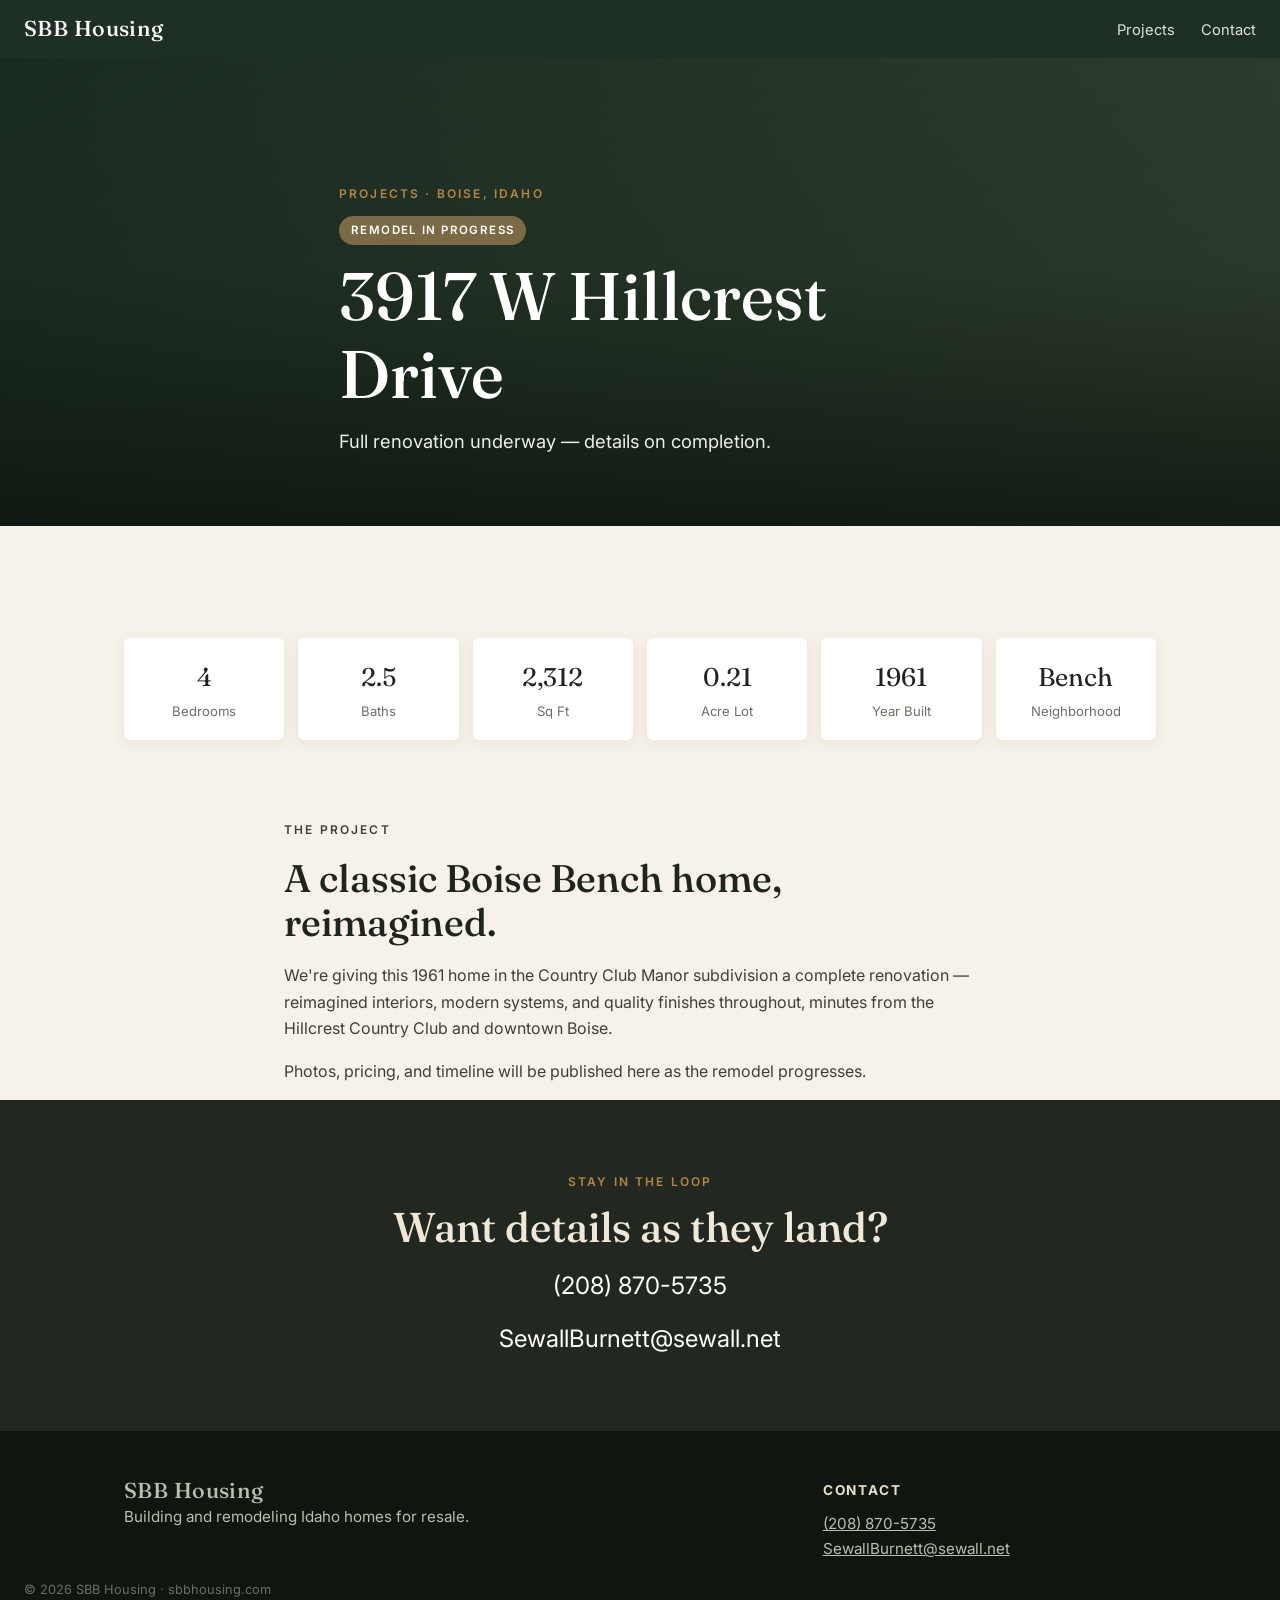
==== projects/3917-hillcrest.html @ 95910b62 "Launch SBB Housing site" ====
<!DOCTYPE html>
<html lang="en">
<head>
<meta charset="UTF-8">
<meta name="viewport" content="width=device-width, initial-scale=1.0">
<title>3917 W Hillcrest Drive, Boise, ID &middot; SBB Housing</title>
<meta name="description" content="Full home remodel in progress in Boise, Idaho. 4 bed, 2.5 bath, 2,312 sq ft. Details on completion.">
<link rel="preconnect" href="https://fonts.googleapis.com">
<link rel="preconnect" href="https://fonts.gstatic.com" crossorigin>
<link href="https://fonts.googleapis.com/css2?family=Fraunces:opsz,wght@9..144,400;9..144,500;9..144,600&family=Inter:wght@400;500;600&display=swap" rel="stylesheet">
<link rel="stylesheet" href="../style.css">
</head>
<body>
<header class="nav">
  <a class="brand" href="../index.html">SBB&nbsp;Housing</a>
  <nav>
    <a href="../index.html#projects">Projects</a>
    <a href="../index.html#contact">Contact</a>
  </nav>
</header>

<section class="hero hero-page hero-soon">
  <div class="hero-shade"></div>
  <div class="wrap hero-copy">
    <p class="kicker"><a href="../index.html">Projects</a> &middot; Boise, Idaho</p>
    <span class="badge badge-soon">Remodel in progress</span>
    <h1>3917 W Hillcrest Drive</h1>
    <p class="lede">Full renovation underway &mdash; details on completion.</p>
  </div>
</section>

<section class="wrap">
  <div class="spec-grid">
    <div><span>4</span>Bedrooms</div>
    <div><span>2.5</span>Baths</div>
    <div><span>2,312</span>Sq Ft</div>
    <div><span>0.21</span>Acre Lot</div>
    <div><span>1961</span>Year Built</div>
    <div><span>Bench</span>Neighborhood</div>
  </div>
</section>

<section class="wrap prose">
  <p class="kicker">The project</p>
  <h2>A classic Boise Bench home, reimagined.</h2>
  <p>We're giving this 1961 home in the Country Club Manor subdivision a complete renovation &mdash; reimagined interiors, modern systems, and quality finishes throughout, minutes from the Hillcrest Country Club and downtown Boise.</p>
  <p>Photos, pricing, and timeline will be published here as the remodel progresses.</p>
</section>

<section class="contact">
  <div class="wrap">
    <p class="kicker">Stay in the loop</p>
    <h2>Want details as they land?</h2>
    <p class="contact-big"><a href="tel:+12088705735">(208) 870-5735</a></p>
    <p class="contact-big"><a href="mailto:SewallBurnett@sewall.net">SewallBurnett@sewall.net</a></p>
  </div>
</section>

<footer>
  <div class="wrap foot-grid">
    <div>
      <div class="brand">SBB&nbsp;Housing</div>
      <p>Building and remodeling Idaho homes for resale.</p>
    </div>
    <div>
      <h4>Contact</h4>
      <p><a href="tel:+12088705735">(208) 870-5735</a><br>
      <a href="mailto:SewallBurnett@sewall.net">SewallBurnett@sewall.net</a></p>
    </div>
  </div>
  <div class="wrap fine">&copy; 2026 SBB Housing &middot; sbbhousing.com</div>
</footer>
</body>
</html>
---- style.css ----
:root{
  --pine:#15271e; --char:#22281f; --cream:#f7f2e9; --sand:#ece2cf;
  --brass:#b3873f; --ink:#20241e; --muted:#6b6f63;
}
*{margin:0;padding:0;box-sizing:border-box}
html{scroll-behavior:smooth}
body{font-family:'Inter',system-ui,-apple-system,sans-serif;color:var(--ink);background:var(--cream);line-height:1.65}
h1,h2,h3,.brand{font-family:'Fraunces',Georgia,serif;font-weight:500;line-height:1.15}
.wrap{max-width:1080px;margin:0 auto;padding:0 24px}
a{color:inherit}
.kicker{text-transform:uppercase;letter-spacing:.18em;font-size:.75rem;font-weight:600;color:var(--brass);margin-bottom:12px}
.kicker a{text-decoration:none}
.nav{position:sticky;top:0;z-index:50;display:flex;justify-content:space-between;align-items:center;
  padding:16px 24px;background:rgba(21,39,30,.96);color:#fff;backdrop-filter:blur(6px)}
.brand{font-size:1.35rem;text-decoration:none;letter-spacing:.02em}
.nav nav a{margin-left:22px;text-decoration:none;font-size:.92rem;opacity:.85}
.nav nav a:hover{opacity:1;color:var(--sand)}
.hero{position:relative;min-height:78vh;display:flex;align-items:flex-end;background-size:cover;background-position:center;color:#fff}
.hero-page{min-height:52vh}
.hero-soon{background:linear-gradient(135deg,#1c2f24,#3a4a35)}
.hero-shade{position:absolute;inset:0;background:linear-gradient(to top,rgba(10,18,13,.82) 0%,rgba(10,18,13,.25) 55%,rgba(10,18,13,.15) 100%)}
.hero-copy{position:relative;padding:90px 24px 70px}
.hero-copy h1{font-size:clamp(2.4rem,6vw,4.2rem);max-width:14ch;margin-bottom:14px}
.lede{font-size:1.15rem;max-width:52ch;opacity:.92}
.price-big{font-family:'Fraunces',Georgia,serif;font-size:2rem;margin-top:18px;color:var(--sand)}
.btn{display:inline-block;margin-top:26px;padding:14px 30px;background:var(--brass);color:#fff;text-decoration:none;
  font-weight:600;border-radius:3px;letter-spacing:.02em}
.btn:hover{background:#9c7434}
.strip{background:var(--pine);color:#e9e2d2}
.strip-grid{display:grid;grid-template-columns:repeat(3,1fr);gap:32px;padding:56px 24px}
.strip h3{font-size:1.25rem;margin-bottom:8px;color:#fff}
.strip p{font-size:.95rem;opacity:.8}
section.wrap{padding-top:72px}
section.wrap h2{font-size:clamp(1.7rem,3.5vw,2.4rem);margin-bottom:18px}
.prose{max-width:760px}
.prose p{margin-bottom:16px;color:#3c4036}
.cards{display:grid;grid-template-columns:repeat(2,1fr);gap:28px;margin-top:28px;padding-bottom:80px}
.card{display:block;background:#fff;border-radius:6px;overflow:hidden;text-decoration:none;
  box-shadow:0 6px 28px rgba(20,30,20,.10);transition:transform .2s}
.card:hover{transform:translateY(-4px)}
.card-img{height:260px;background-size:cover;background-position:center}
.card-img-soon{display:flex;align-items:center;justify-content:center;background:linear-gradient(135deg,#22352a,#43563f);color:#cfd6c4;font-style:italic}
.card-body{padding:26px}
.badge{display:inline-block;background:var(--pine);color:#fff;font-size:.72rem;font-weight:600;letter-spacing:.12em;
  text-transform:uppercase;padding:5px 12px;border-radius:20px;margin-bottom:12px}
.badge-soon{background:#7a6a45}
.card-body h3{font-size:1.5rem;margin-bottom:2px}
.loc{color:var(--muted);font-size:.95rem}
.stats{margin-top:10px;font-size:.95rem}
.price{margin-top:6px;font-weight:600;color:var(--brass)}
.spec-grid{display:grid;grid-template-columns:repeat(6,1fr);gap:14px;margin:40px 0 8px}
.spec-grid div{background:#fff;border-radius:6px;padding:18px 10px;text-align:center;font-size:.82rem;color:var(--muted);
  box-shadow:0 3px 14px rgba(20,30,20,.07)}
.spec-grid span{display:block;font-family:'Fraunces',Georgia,serif;font-size:1.6rem;color:var(--ink);margin-bottom:2px}
.gallery{display:grid;grid-template-columns:1fr 1fr;gap:16px;margin:36px 0 8px}
.gallery img{width:100%;height:340px;object-fit:cover;border-radius:6px;display:block}
.fine{font-size:.8rem;color:var(--muted);margin:10px 0 40px}
.two-col{display:grid;grid-template-columns:1fr 1fr;gap:8px 40px;margin-top:8px}
.two-col ul{list-style:none}
.two-col li{padding:9px 0;border-bottom:1px solid #e3d9c4;font-size:.98rem;color:#3c4036}
.cta-band{background:var(--pine);color:#f0e9d8;margin:64px 0 0}
.cta-band .wrap{padding:64px 24px;text-align:center}
.cta-band h2{font-size:clamp(1.8rem,4vw,2.6rem);margin-bottom:10px}
.contact{background:var(--char);color:#efe8d8;text-align:center}
.contact .wrap{padding:72px 24px}
.contact h2{font-size:clamp(1.8rem,4vw,2.6rem);margin-bottom:8px}
.contact-big{font-size:1.5rem;margin-top:14px}
.contact-big a{text-decoration:none;color:#fff}
.contact-big a:hover{color:var(--sand)}
footer{background:#10160f;color:#b9bfae}
.foot-grid{display:grid;grid-template-columns:2fr 1fr;gap:32px;padding:48px 24px 8px}
footer h4{font-size:.85rem;text-transform:uppercase;letter-spacing:.14em;margin-bottom:10px;color:#e6dfc9}
footer p{font-size:.95rem}
footer .fine{padding:0 24px 32px}
@media(max-width:760px){
  .strip-grid,.cards,.two-col,.foot-grid{grid-template-columns:1fr}
  .spec-grid{grid-template-columns:repeat(3,1fr)}
  .gallery{grid-template-columns:1fr}
  .gallery img{height:260px}
}
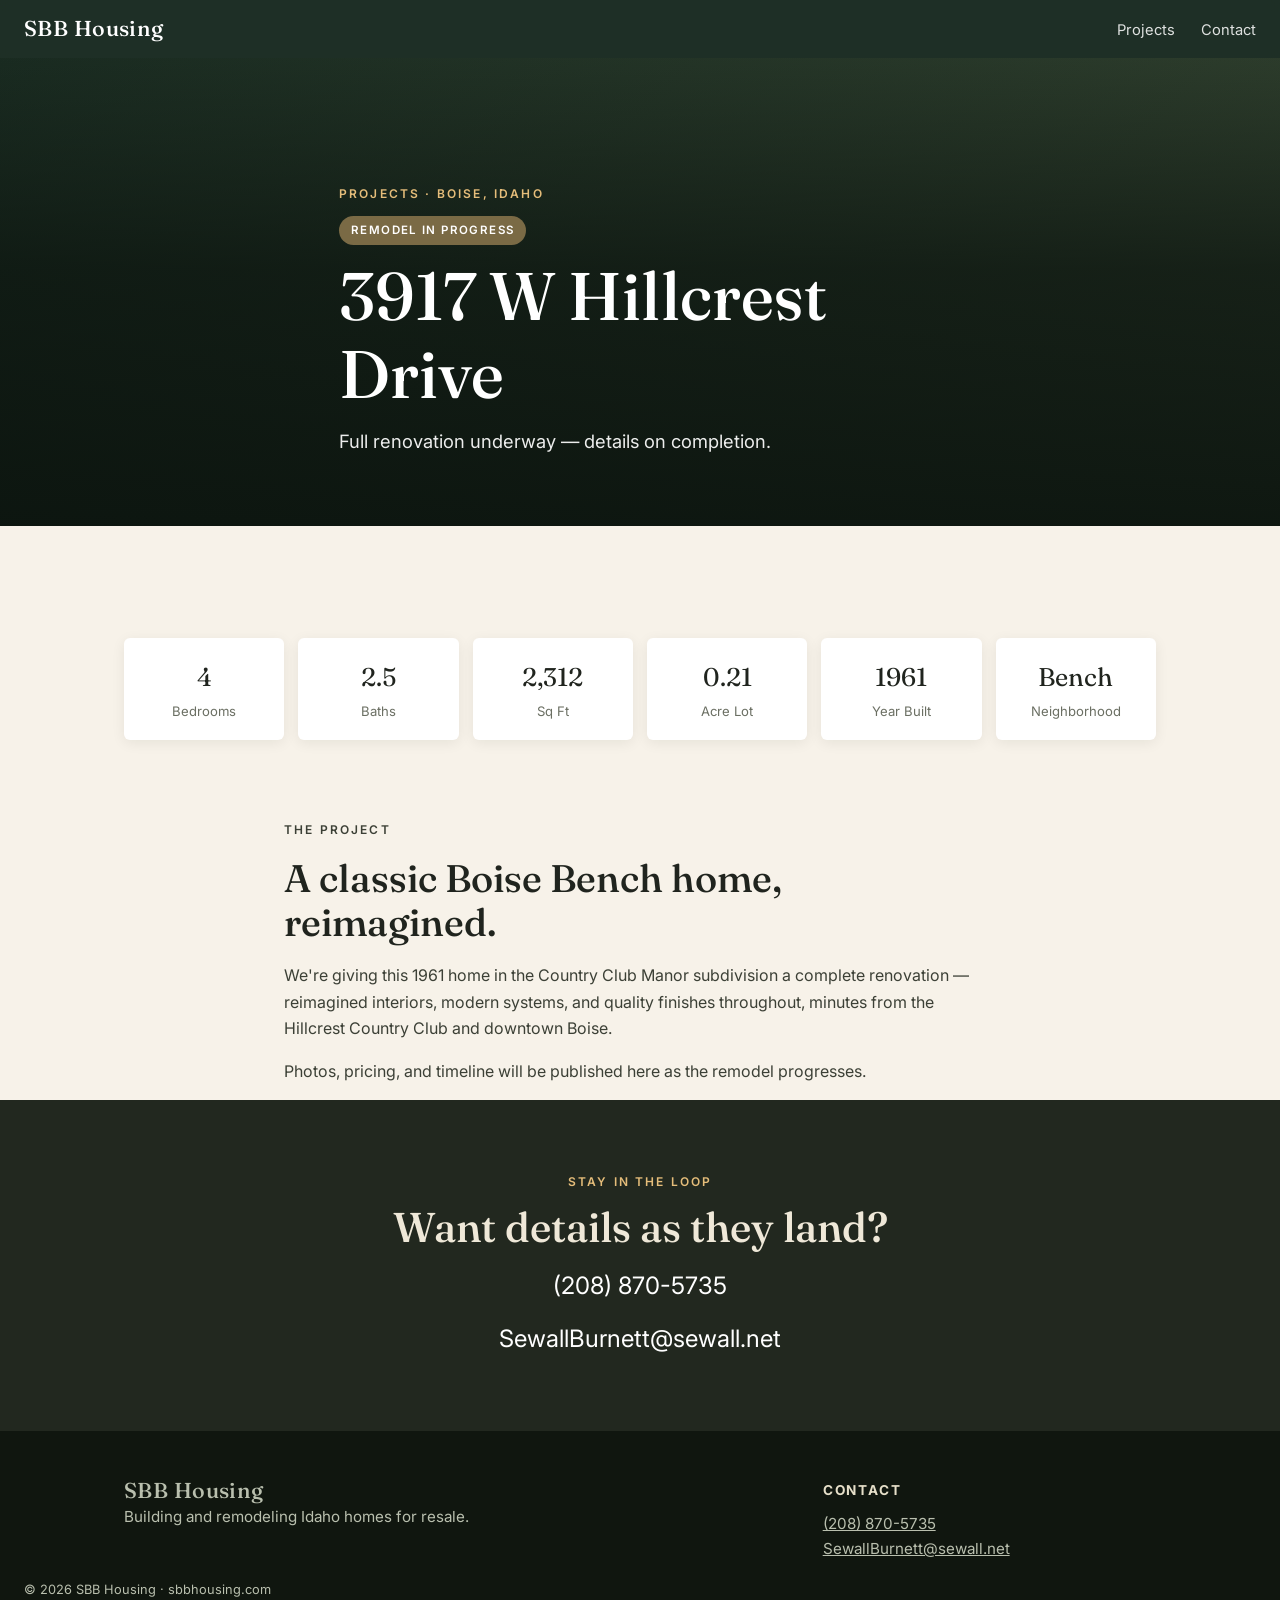
==== commit 440c9095: "Improve SEO, images, accessibility, and mobile layout" ====
--- a/projects/3917-hillcrest.html
+++ b/projects/3917-hillcrest.html
@@ -5,24 +5,117 @@
 <meta name="viewport" content="width=device-width, initial-scale=1.0">
 <title>3917 W Hillcrest Drive, Boise, ID &middot; SBB Housing</title>
 <meta name="description" content="Full home remodel in progress in Boise, Idaho. 4 bed, 2.5 bath, 2,312 sq ft. Details on completion.">
+<link rel="canonical" href="https://sbbhousing.com/projects/3917-hillcrest.html">
+<meta property="og:type" content="website">
+<meta property="og:site_name" content="SBB Housing">
+<meta property="og:locale" content="en_US">
+<meta property="og:url" content="https://sbbhousing.com/projects/3917-hillcrest.html">
+<meta property="og:title" content="3917 W Hillcrest Drive, Boise, ID · SBB Housing">
+<meta property="og:description" content="Full home remodel in progress in Boise, Idaho. 4 bed, 2.5 bath, 2,312 sq ft. Details on completion.">
+<meta name="twitter:card" content="summary">
+<meta name="twitter:title" content="3917 W Hillcrest Drive, Boise, ID · SBB Housing">
+<meta name="twitter:description" content="Full home remodel in progress in Boise, Idaho. 4 bed, 2.5 bath, 2,312 sq ft. Details on completion.">
+<script type="application/ld+json">
+{
+  "@context": "https://schema.org",
+  "@graph": [
+    {
+      "@type": "Organization",
+      "@id": "https://sbbhousing.com/#organization",
+      "name": "SBB Housing",
+      "url": "https://sbbhousing.com/",
+      "telephone": "+1-208-870-5735",
+      "email": "SewallBurnett@sewall.net",
+      "description": "Building and remodeling Idaho homes for resale.",
+      "areaServed": {
+        "@type": "State",
+        "name": "Idaho"
+      }
+    },
+    {
+      "@type": "WebSite",
+      "@id": "https://sbbhousing.com/#website",
+      "url": "https://sbbhousing.com/",
+      "name": "SBB Housing",
+      "publisher": {
+        "@id": "https://sbbhousing.com/#organization"
+      }
+    },
+    {
+      "@type": "WebPage",
+      "@id": "https://sbbhousing.com/projects/3917-hillcrest.html#webpage",
+      "url": "https://sbbhousing.com/projects/3917-hillcrest.html",
+      "name": "3917 W Hillcrest Drive, Boise, ID \u00b7 SBB Housing",
+      "description": "Full home remodel in progress in Boise, Idaho. 4 bed, 2.5 bath, 2,312 sq ft. Details on completion.",
+      "isPartOf": {
+        "@id": "https://sbbhousing.com/#website"
+      },
+      "publisher": {
+        "@id": "https://sbbhousing.com/#organization"
+      },
+      "mainEntity": {
+        "@id": "https://sbbhousing.com/projects/3917-hillcrest.html#property"
+      }
+    },
+    {
+      "@type": "House",
+      "@id": "https://sbbhousing.com/projects/3917-hillcrest.html#property",
+      "name": "3917 W Hillcrest Drive",
+      "description": "Full home remodel in progress in Boise, Idaho. 4 bed, 2.5 bath, 2,312 sq ft. Details on completion.",
+      "address": {
+        "@type": "PostalAddress",
+        "streetAddress": "3917 W Hillcrest Drive",
+        "addressLocality": "Boise",
+        "addressRegion": "ID",
+        "addressCountry": "US"
+      },
+      "numberOfBedrooms": 4,
+      "floorSize": {
+        "@type": "QuantitativeValue",
+        "value": 2312,
+        "unitCode": "FTK"
+      }
+    },
+    {
+      "@type": "BreadcrumbList",
+      "itemListElement": [
+        {
+          "@type": "ListItem",
+          "position": 1,
+          "name": "Home",
+          "item": "https://sbbhousing.com/"
+        },
+        {
+          "@type": "ListItem",
+          "position": 2,
+          "name": "3917 W Hillcrest Drive",
+          "item": "https://sbbhousing.com/projects/3917-hillcrest.html"
+        }
+      ]
+    }
+  ]
+}
+</script>
 <link rel="preconnect" href="https://fonts.googleapis.com">
 <link rel="preconnect" href="https://fonts.gstatic.com" crossorigin>
 <link href="https://fonts.googleapis.com/css2?family=Fraunces:opsz,wght@9..144,400;9..144,500;9..144,600&family=Inter:wght@400;500;600&display=swap" rel="stylesheet">
 <link rel="stylesheet" href="../style.css">
 </head>
 <body>
+<a class="skip-link" href="#main-content">Skip to content</a>
 <header class="nav">
-  <a class="brand" href="../index.html">SBB&nbsp;Housing</a>
-  <nav>
-    <a href="../index.html#projects">Projects</a>
-    <a href="../index.html#contact">Contact</a>
+  <a class="brand" href="../">SBB&nbsp;Housing</a>
+  <nav aria-label="Main navigation">
+    <a href="../#projects">Projects</a>
+    <a href="../#contact">Contact</a>
   </nav>
 </header>
+<main id="main-content">
 
 <section class="hero hero-page hero-soon">
   <div class="hero-shade"></div>
   <div class="wrap hero-copy">
-    <p class="kicker"><a href="../index.html">Projects</a> &middot; Boise, Idaho</p>
+    <p class="kicker"><a href="../">Projects</a> &middot; Boise, Idaho</p>
     <span class="badge badge-soon">Remodel in progress</span>
     <h1>3917 W Hillcrest Drive</h1>
     <p class="lede">Full renovation underway &mdash; details on completion.</p>
@@ -56,6 +149,7 @@
   </div>
 </section>
 
+</main>
 <footer>
   <div class="wrap foot-grid">
     <div>
--- a/style.css
+++ b/style.css
@@ -1,6 +1,6 @@
 :root{
   --pine:#15271e; --char:#22281f; --cream:#f7f2e9; --sand:#ece2cf;
-  --brass:#b3873f; --ink:#20241e; --muted:#6b6f63;
+  --brass:#805b24; --gold:#e5bd7a; --ink:#20241e; --muted:#6b6f63;
 }
 *{margin:0;padding:0;box-sizing:border-box}
 html{scroll-behavior:smooth}
@@ -15,17 +15,17 @@
 .brand{font-size:1.35rem;text-decoration:none;letter-spacing:.02em}
 .nav nav a{margin-left:22px;text-decoration:none;font-size:.92rem;opacity:.85}
 .nav nav a:hover{opacity:1;color:var(--sand)}
-.hero{position:relative;min-height:78vh;display:flex;align-items:flex-end;background-size:cover;background-position:center;color:#fff}
+.hero{position:relative;min-height:78vh;display:flex;align-items:flex-end;background:var(--pine);color:#fff}
 .hero-page{min-height:52vh}
 .hero-soon{background:linear-gradient(135deg,#1c2f24,#3a4a35)}
-.hero-shade{position:absolute;inset:0;background:linear-gradient(to top,rgba(10,18,13,.82) 0%,rgba(10,18,13,.25) 55%,rgba(10,18,13,.15) 100%)}
+.hero-shade{position:absolute;inset:0;background:linear-gradient(to top,rgba(10,18,13,.90) 0%,rgba(10,18,13,.72) 55%,rgba(10,18,13,.15) 100%)}
 .hero-copy{position:relative;padding:90px 24px 70px}
 .hero-copy h1{font-size:clamp(2.4rem,6vw,4.2rem);max-width:14ch;margin-bottom:14px}
 .lede{font-size:1.15rem;max-width:52ch;opacity:.92}
 .price-big{font-family:'Fraunces',Georgia,serif;font-size:2rem;margin-top:18px;color:var(--sand)}
 .btn{display:inline-block;margin-top:26px;padding:14px 30px;background:var(--brass);color:#fff;text-decoration:none;
   font-weight:600;border-radius:3px;letter-spacing:.02em}
-.btn:hover{background:#9c7434}
+.btn:hover{background:#68471a}
 .strip{background:var(--pine);color:#e9e2d2}
 .strip-grid{display:grid;grid-template-columns:repeat(3,1fr);gap:32px;padding:56px 24px}
 .strip h3{font-size:1.25rem;margin-bottom:8px;color:#fff}
@@ -38,7 +38,7 @@
 .card{display:block;background:#fff;border-radius:6px;overflow:hidden;text-decoration:none;
   box-shadow:0 6px 28px rgba(20,30,20,.10);transition:transform .2s}
 .card:hover{transform:translateY(-4px)}
-.card-img{height:260px;background-size:cover;background-position:center}
+.card-img{display:block;width:100%;height:260px;object-fit:cover;object-position:center}
 .card-img-soon{display:flex;align-items:center;justify-content:center;background:linear-gradient(135deg,#22352a,#43563f);color:#cfd6c4;font-style:italic}
 .card-body{padding:26px}
 .badge{display:inline-block;background:var(--pine);color:#fff;font-size:.72rem;font-weight:600;letter-spacing:.12em;
@@ -53,7 +53,8 @@
   box-shadow:0 3px 14px rgba(20,30,20,.07)}
 .spec-grid span{display:block;font-family:'Fraunces',Georgia,serif;font-size:1.6rem;color:var(--ink);margin-bottom:2px}
 .gallery{display:grid;grid-template-columns:1fr 1fr;gap:16px;margin:36px 0 8px}
-.gallery img{width:100%;height:340px;object-fit:cover;border-radius:6px;display:block}
+.gallery{align-items:start}
+.gallery img{width:100%;height:auto;border-radius:6px;display:block}
 .fine{font-size:.8rem;color:var(--muted);margin:10px 0 40px}
 .two-col{display:grid;grid-template-columns:1fr 1fr;gap:8px 40px;margin-top:8px}
 .two-col ul{list-style:none}
@@ -76,5 +77,16 @@
   .strip-grid,.cards,.two-col,.foot-grid{grid-template-columns:1fr}
   .spec-grid{grid-template-columns:repeat(3,1fr)}
   .gallery{grid-template-columns:1fr}
-  .gallery img{height:260px}
 }
+
+/* Accessible navigation, readable color pairs, and small-screen contact layout. */
+.hero-image{position:absolute;inset:0;width:100%;height:100%;object-fit:cover;object-position:center}
+.hero .kicker,.contact .kicker{color:var(--gold)}
+.rendering-note{font-size:.8rem;color:#fff;margin-bottom:12px}
+.contact .fine,footer .fine{color:#b9bfae}
+.contact-big{font-size:clamp(1.1rem,5vw,1.5rem);overflow-wrap:anywhere}
+a:focus-visible{outline:3px solid currentColor;outline-offset:5px}
+.skip-link{position:fixed;left:16px;top:8px;z-index:100;background:var(--cream);color:var(--ink);padding:12px 18px;transform:translateY(-150%)}
+.skip-link:focus{transform:translateY(0)}
+[id]{scroll-margin-top:90px}
+@media(prefers-reduced-motion:reduce){html{scroll-behavior:auto}.card{transition:none}}
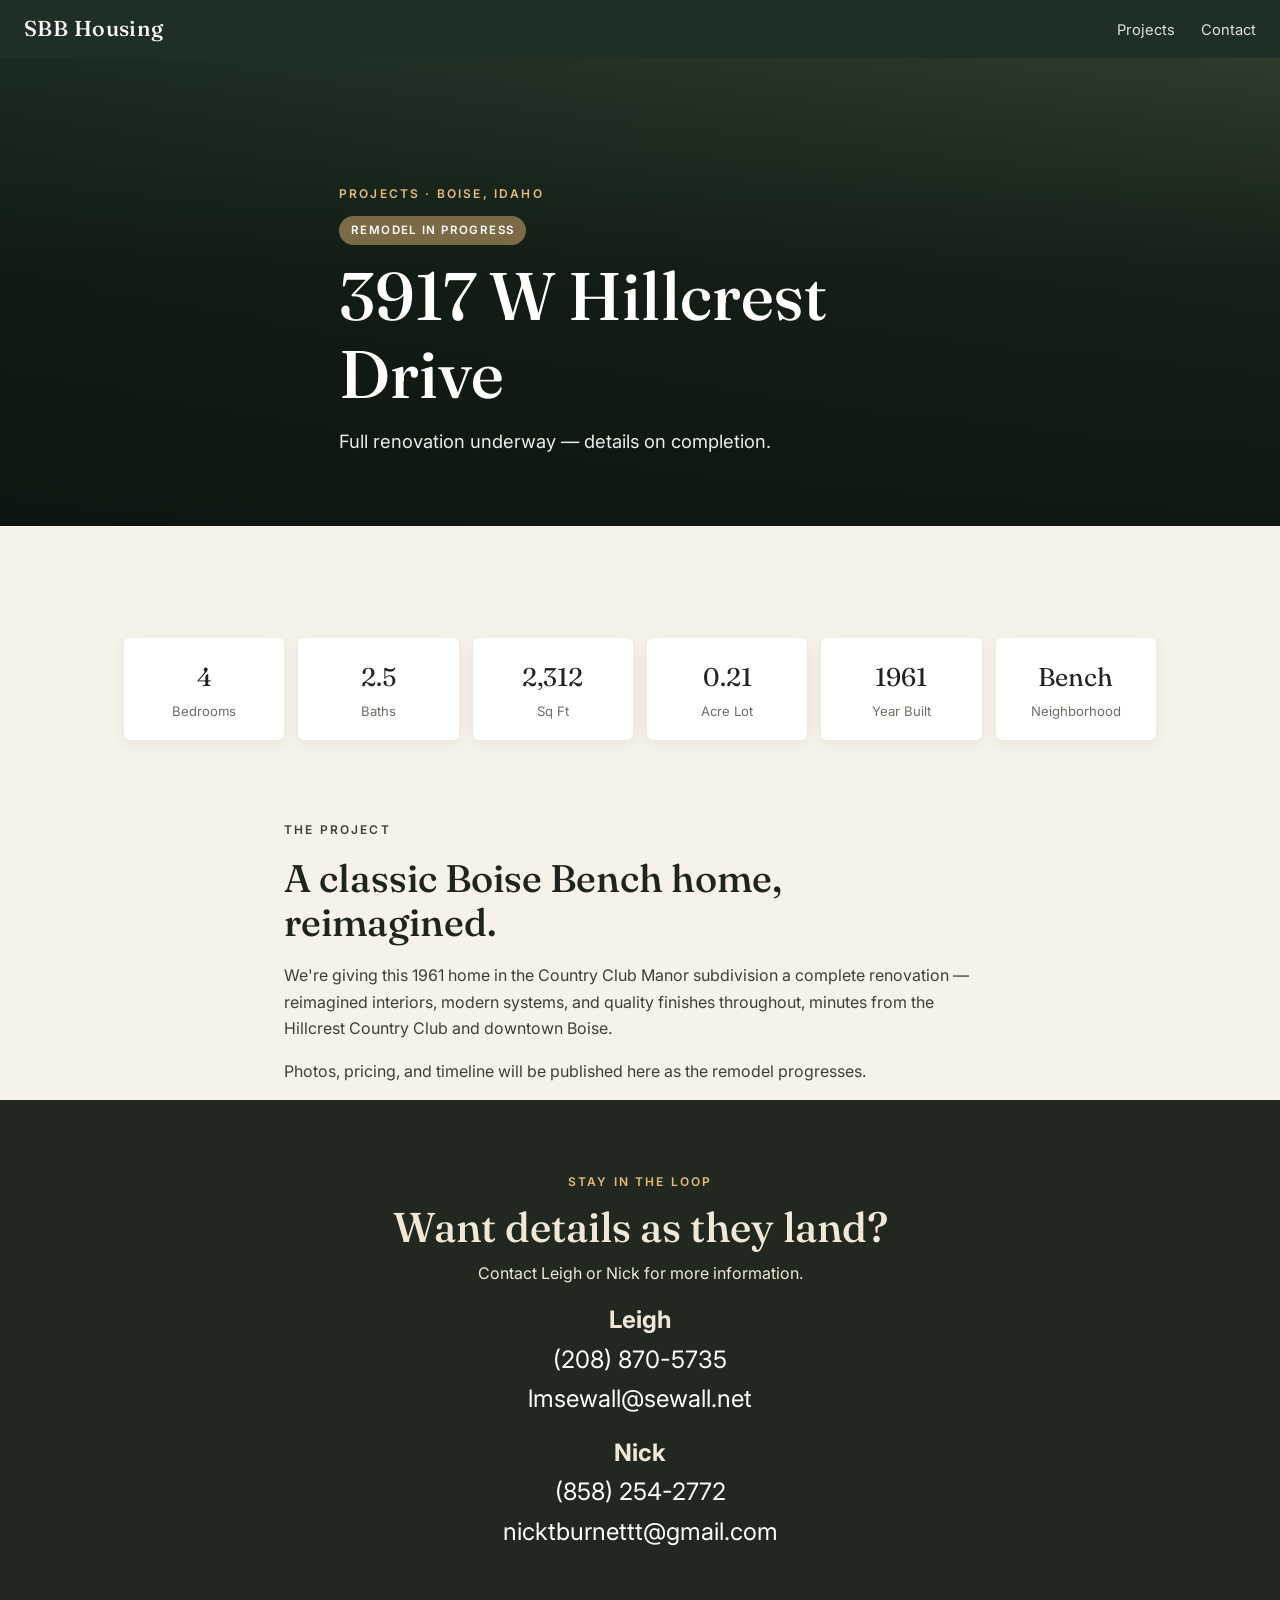
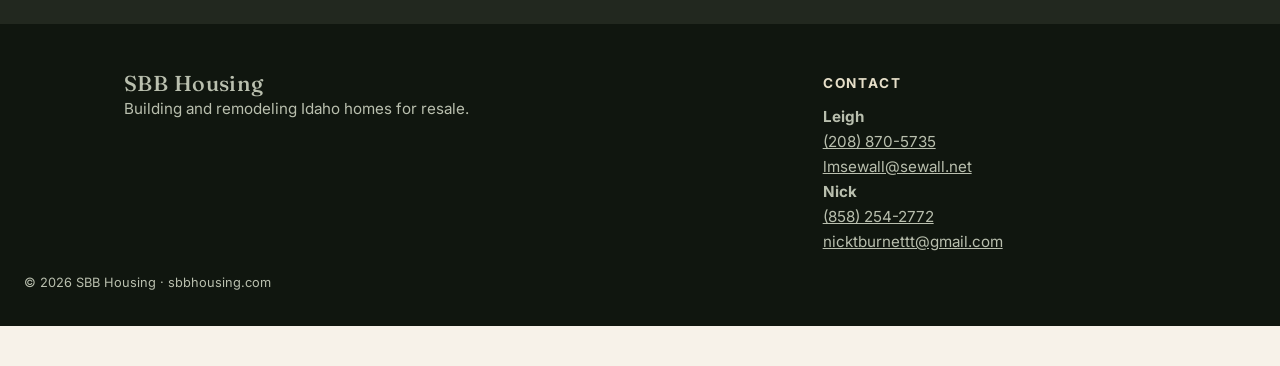
==== commit 5ec625dc: "Update site contacts to Leigh and Nick" ====
--- a/projects/3917-hillcrest.html
+++ b/projects/3917-hillcrest.html
@@ -24,13 +24,27 @@
       "@id": "https://sbbhousing.com/#organization",
       "name": "SBB Housing",
       "url": "https://sbbhousing.com/",
-      "telephone": "+1-208-870-5735",
-      "email": "SewallBurnett@sewall.net",
       "description": "Building and remodeling Idaho homes for resale.",
       "areaServed": {
         "@type": "State",
         "name": "Idaho"
-      }
+      },
+      "contactPoint": [
+        {
+          "@type": "ContactPoint",
+          "name": "Leigh",
+          "contactType": "inquiries",
+          "telephone": "+1-208-870-5735",
+          "email": "lmsewall@sewall.net"
+        },
+        {
+          "@type": "ContactPoint",
+          "name": "Nick",
+          "contactType": "inquiries",
+          "telephone": "+1-858-254-2772",
+          "email": "nicktburnettt@gmail.com"
+        }
+      ]
     },
     {
       "@type": "WebSite",
@@ -140,12 +154,13 @@
   <p>Photos, pricing, and timeline will be published here as the remodel progresses.</p>
 </section>
 
-<section class="contact">
+<section id="contact" class="contact">
   <div class="wrap">
     <p class="kicker">Stay in the loop</p>
     <h2>Want details as they land?</h2>
-    <p class="contact-big"><a href="tel:+12088705735">(208) 870-5735</a></p>
-    <p class="contact-big"><a href="mailto:SewallBurnett@sewall.net">SewallBurnett@sewall.net</a></p>
+    <p>Contact Leigh or Nick for more information.</p>
+    <p class="contact-big"><strong>Leigh</strong><br><a href="tel:+12088705735">(208) 870-5735</a><br><a href="mailto:lmsewall@sewall.net">lmsewall@sewall.net</a></p>
+    <p class="contact-big"><strong>Nick</strong><br><a href="tel:+18582542772">(858) 254-2772</a><br><a href="mailto:nicktburnettt@gmail.com">nicktburnettt@gmail.com</a></p>
   </div>
 </section>
 
@@ -158,8 +173,10 @@
     </div>
     <div>
       <h4>Contact</h4>
-      <p><a href="tel:+12088705735">(208) 870-5735</a><br>
-      <a href="mailto:SewallBurnett@sewall.net">SewallBurnett@sewall.net</a></p>
+      <p><strong>Leigh</strong><br><a href="tel:+12088705735">(208) 870-5735</a><br>
+      <a href="mailto:lmsewall@sewall.net">lmsewall@sewall.net</a></p>
+      <p><strong>Nick</strong><br><a href="tel:+18582542772">(858) 254-2772</a><br>
+      <a href="mailto:nicktburnettt@gmail.com">nicktburnettt@gmail.com</a></p>
     </div>
   </div>
   <div class="wrap fine">&copy; 2026 SBB Housing &middot; sbbhousing.com</div>
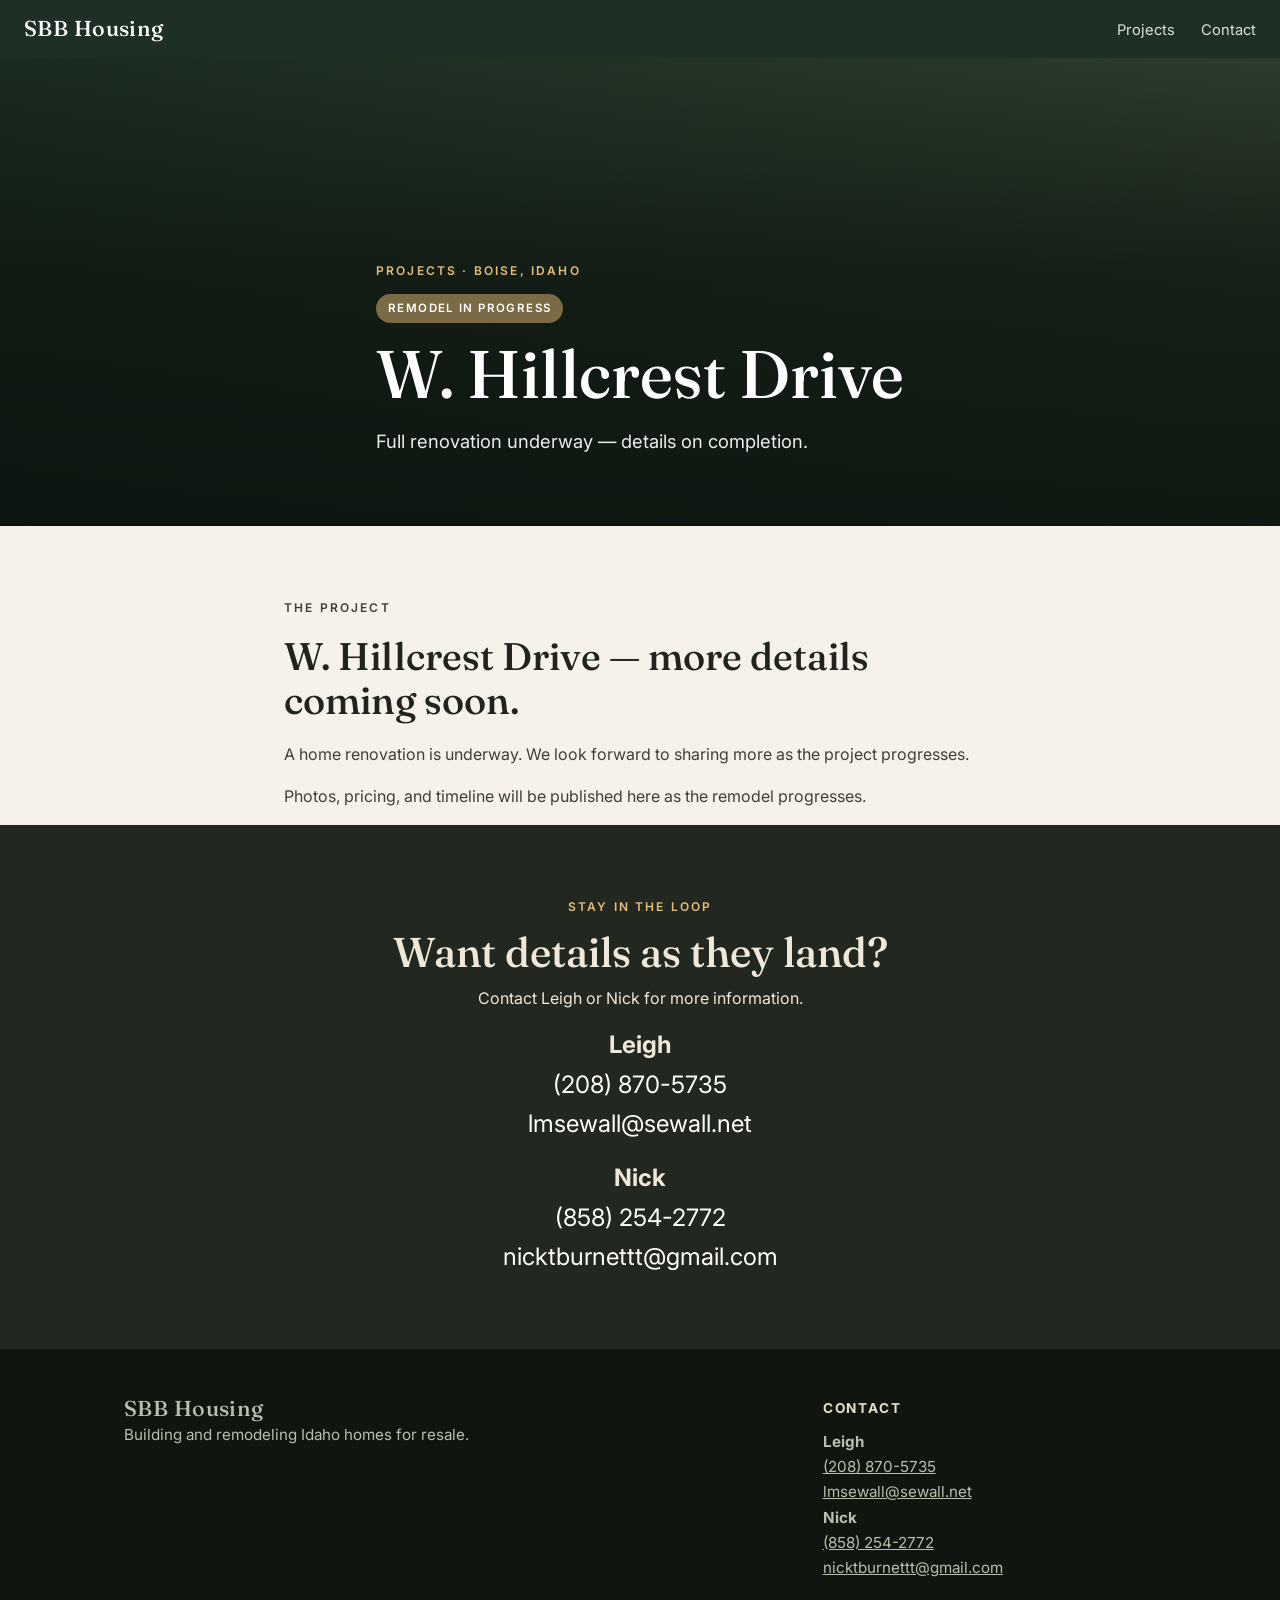
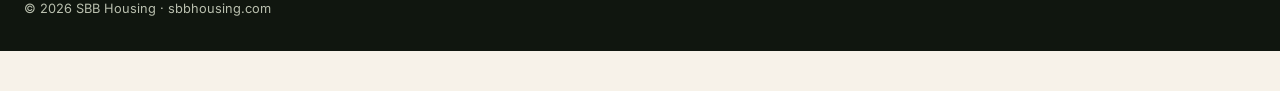
==== commit c6ed1aff: "Redirect legacy Hillcrest links to current project page" ====
--- a/projects/3917-hillcrest.html
+++ b/projects/3917-hillcrest.html
@@ -3,183 +3,12 @@
 <head>
 <meta charset="UTF-8">
 <meta name="viewport" content="width=device-width, initial-scale=1.0">
-<title>3917 W Hillcrest Drive, Boise, ID &middot; SBB Housing</title>
-<meta name="description" content="Full home remodel in progress in Boise, Idaho. 4 bed, 2.5 bath, 2,312 sq ft. Details on completion.">
-<link rel="canonical" href="https://sbbhousing.com/projects/3917-hillcrest.html">
-<meta property="og:type" content="website">
-<meta property="og:site_name" content="SBB Housing">
-<meta property="og:locale" content="en_US">
-<meta property="og:url" content="https://sbbhousing.com/projects/3917-hillcrest.html">
-<meta property="og:title" content="3917 W Hillcrest Drive, Boise, ID · SBB Housing">
-<meta property="og:description" content="Full home remodel in progress in Boise, Idaho. 4 bed, 2.5 bath, 2,312 sq ft. Details on completion.">
-<meta name="twitter:card" content="summary">
-<meta name="twitter:title" content="3917 W Hillcrest Drive, Boise, ID · SBB Housing">
-<meta name="twitter:description" content="Full home remodel in progress in Boise, Idaho. 4 bed, 2.5 bath, 2,312 sq ft. Details on completion.">
-<script type="application/ld+json">
-{
-  "@context": "https://schema.org",
-  "@graph": [
-    {
-      "@type": "Organization",
-      "@id": "https://sbbhousing.com/#organization",
-      "name": "SBB Housing",
-      "url": "https://sbbhousing.com/",
-      "description": "Building and remodeling Idaho homes for resale.",
-      "areaServed": {
-        "@type": "State",
-        "name": "Idaho"
-      },
-      "contactPoint": [
-        {
-          "@type": "ContactPoint",
-          "name": "Leigh",
-          "contactType": "inquiries",
-          "telephone": "+1-208-870-5735",
-          "email": "lmsewall@sewall.net"
-        },
-        {
-          "@type": "ContactPoint",
-          "name": "Nick",
-          "contactType": "inquiries",
-          "telephone": "+1-858-254-2772",
-          "email": "nicktburnettt@gmail.com"
-        }
-      ]
-    },
-    {
-      "@type": "WebSite",
-      "@id": "https://sbbhousing.com/#website",
-      "url": "https://sbbhousing.com/",
-      "name": "SBB Housing",
-      "publisher": {
-        "@id": "https://sbbhousing.com/#organization"
-      }
-    },
-    {
-      "@type": "WebPage",
-      "@id": "https://sbbhousing.com/projects/3917-hillcrest.html#webpage",
-      "url": "https://sbbhousing.com/projects/3917-hillcrest.html",
-      "name": "3917 W Hillcrest Drive, Boise, ID \u00b7 SBB Housing",
-      "description": "Full home remodel in progress in Boise, Idaho. 4 bed, 2.5 bath, 2,312 sq ft. Details on completion.",
-      "isPartOf": {
-        "@id": "https://sbbhousing.com/#website"
-      },
-      "publisher": {
-        "@id": "https://sbbhousing.com/#organization"
-      },
-      "mainEntity": {
-        "@id": "https://sbbhousing.com/projects/3917-hillcrest.html#property"
-      }
-    },
-    {
-      "@type": "House",
-      "@id": "https://sbbhousing.com/projects/3917-hillcrest.html#property",
-      "name": "3917 W Hillcrest Drive",
-      "description": "Full home remodel in progress in Boise, Idaho. 4 bed, 2.5 bath, 2,312 sq ft. Details on completion.",
-      "address": {
-        "@type": "PostalAddress",
-        "streetAddress": "3917 W Hillcrest Drive",
-        "addressLocality": "Boise",
-        "addressRegion": "ID",
-        "addressCountry": "US"
-      },
-      "numberOfBedrooms": 4,
-      "floorSize": {
-        "@type": "QuantitativeValue",
-        "value": 2312,
-        "unitCode": "FTK"
-      }
-    },
-    {
-      "@type": "BreadcrumbList",
-      "itemListElement": [
-        {
-          "@type": "ListItem",
-          "position": 1,
-          "name": "Home",
-          "item": "https://sbbhousing.com/"
-        },
-        {
-          "@type": "ListItem",
-          "position": 2,
-          "name": "3917 W Hillcrest Drive",
-          "item": "https://sbbhousing.com/projects/3917-hillcrest.html"
-        }
-      ]
-    }
-  ]
-}
-</script>
-<link rel="preconnect" href="https://fonts.googleapis.com">
-<link rel="preconnect" href="https://fonts.gstatic.com" crossorigin>
-<link href="https://fonts.googleapis.com/css2?family=Fraunces:opsz,wght@9..144,400;9..144,500;9..144,600&family=Inter:wght@400;500;600&display=swap" rel="stylesheet">
-<link rel="stylesheet" href="../style.css">
+<title>W. Hillcrest Drive · SBB Housing</title>
+<meta name="robots" content="noindex, follow">
+<link rel="canonical" href="https://sbbhousing.com/projects/hillcrest-drive.html">
+<meta http-equiv="refresh" content="0; url=hillcrest-drive.html">
 </head>
 <body>
-<a class="skip-link" href="#main-content">Skip to content</a>
-<header class="nav">
-  <a class="brand" href="../">SBB&nbsp;Housing</a>
-  <nav aria-label="Main navigation">
-    <a href="../#projects">Projects</a>
-    <a href="../#contact">Contact</a>
-  </nav>
-</header>
-<main id="main-content">
-
-<section class="hero hero-page hero-soon">
-  <div class="hero-shade"></div>
-  <div class="wrap hero-copy">
-    <p class="kicker"><a href="../">Projects</a> &middot; Boise, Idaho</p>
-    <span class="badge badge-soon">Remodel in progress</span>
-    <h1>3917 W Hillcrest Drive</h1>
-    <p class="lede">Full renovation underway &mdash; details on completion.</p>
-  </div>
-</section>
-
-<section class="wrap">
-  <div class="spec-grid">
-    <div><span>4</span>Bedrooms</div>
-    <div><span>2.5</span>Baths</div>
-    <div><span>2,312</span>Sq Ft</div>
-    <div><span>0.21</span>Acre Lot</div>
-    <div><span>1961</span>Year Built</div>
-    <div><span>Bench</span>Neighborhood</div>
-  </div>
-</section>
-
-<section class="wrap prose">
-  <p class="kicker">The project</p>
-  <h2>A classic Boise Bench home, reimagined.</h2>
-  <p>We're giving this 1961 home in the Country Club Manor subdivision a complete renovation &mdash; reimagined interiors, modern systems, and quality finishes throughout, minutes from the Hillcrest Country Club and downtown Boise.</p>
-  <p>Photos, pricing, and timeline will be published here as the remodel progresses.</p>
-</section>
-
-<section id="contact" class="contact">
-  <div class="wrap">
-    <p class="kicker">Stay in the loop</p>
-    <h2>Want details as they land?</h2>
-    <p>Contact Leigh or Nick for more information.</p>
-    <p class="contact-big"><strong>Leigh</strong><br><a href="tel:+12088705735">(208) 870-5735</a><br><a href="mailto:lmsewall@sewall.net">lmsewall@sewall.net</a></p>
-    <p class="contact-big"><strong>Nick</strong><br><a href="tel:+18582542772">(858) 254-2772</a><br><a href="mailto:nicktburnettt@gmail.com">nicktburnettt@gmail.com</a></p>
-  </div>
-</section>
-
-</main>
-<footer>
-  <div class="wrap foot-grid">
-    <div>
-      <div class="brand">SBB&nbsp;Housing</div>
-      <p>Building and remodeling Idaho homes for resale.</p>
-    </div>
-    <div>
-      <h4>Contact</h4>
-      <p><strong>Leigh</strong><br><a href="tel:+12088705735">(208) 870-5735</a><br>
-      <a href="mailto:lmsewall@sewall.net">lmsewall@sewall.net</a></p>
-      <p><strong>Nick</strong><br><a href="tel:+18582542772">(858) 254-2772</a><br>
-      <a href="mailto:nicktburnettt@gmail.com">nicktburnettt@gmail.com</a></p>
-    </div>
-  </div>
-  <div class="wrap fine">&copy; 2026 SBB Housing &middot; sbbhousing.com</div>
-</footer>
+<p>This project has moved. <a href="hillcrest-drive.html">View W. Hillcrest Drive</a>.</p>
 </body>
 </html>
